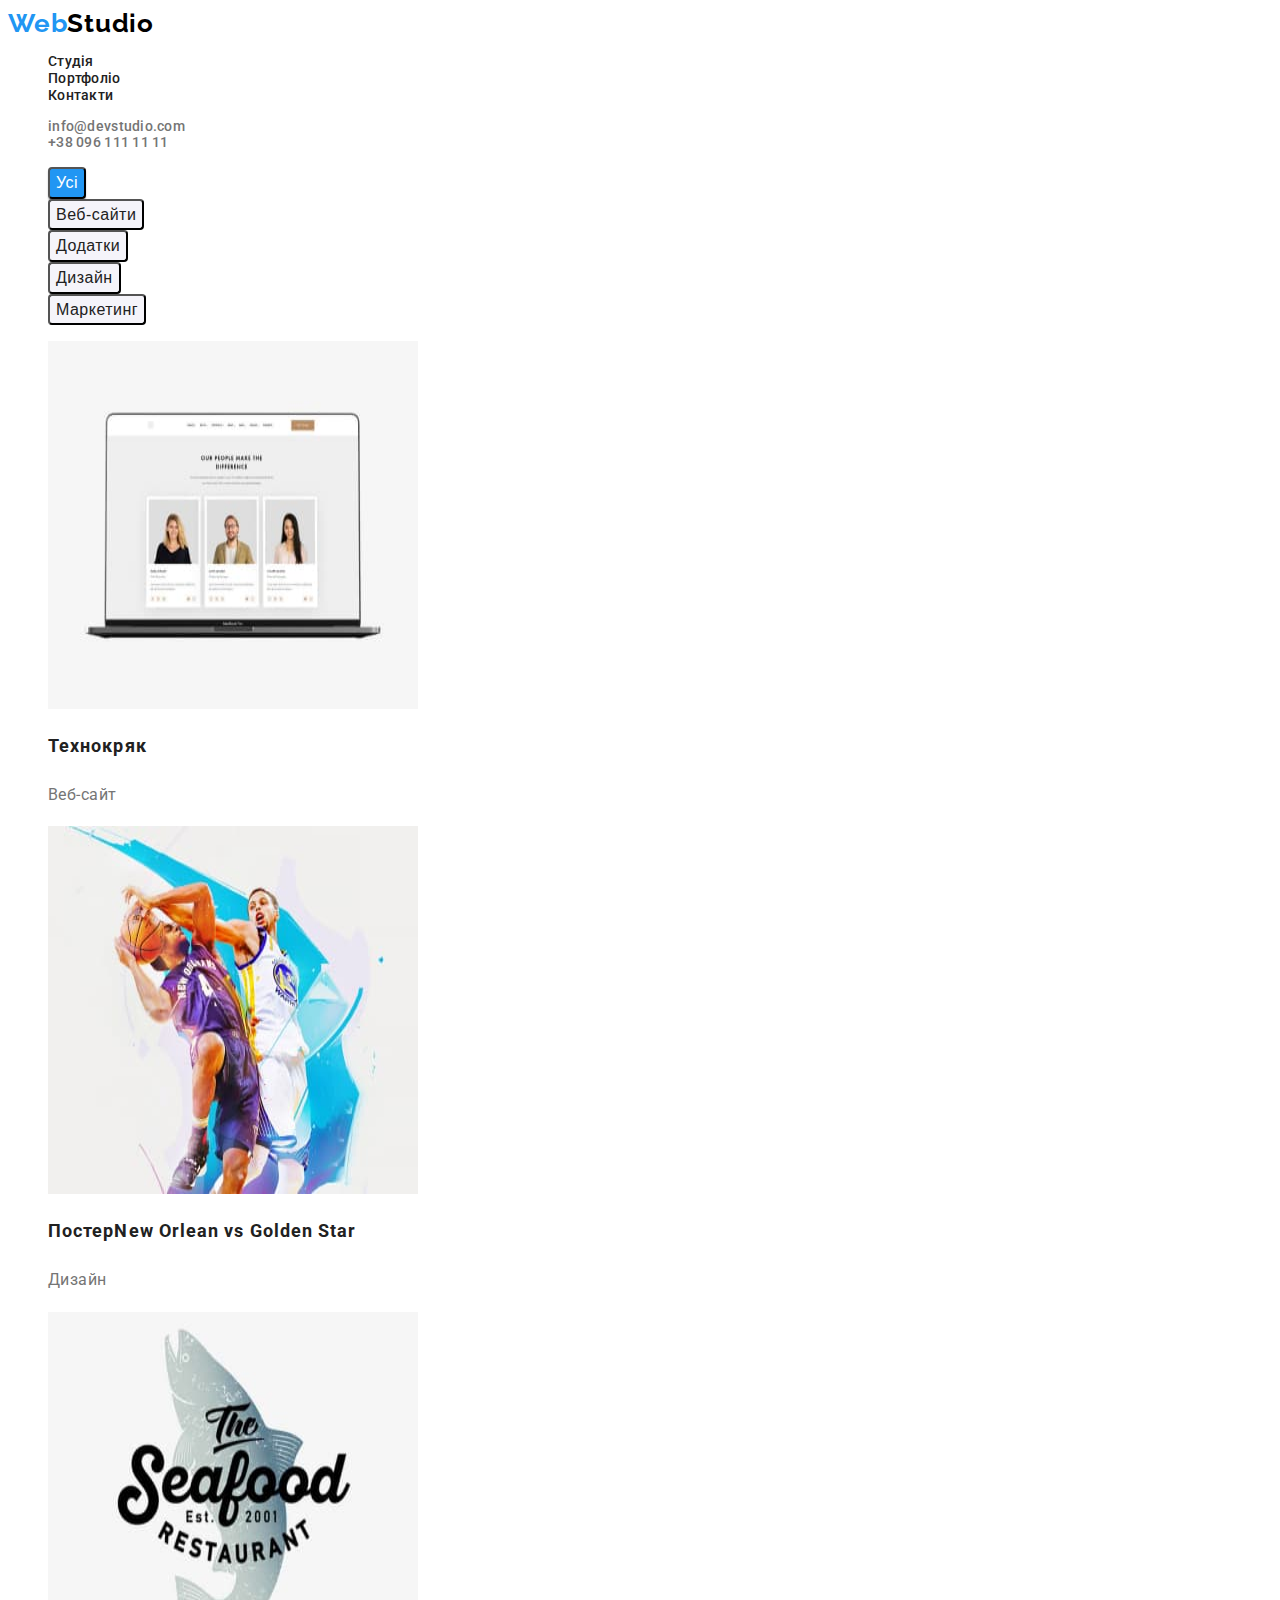
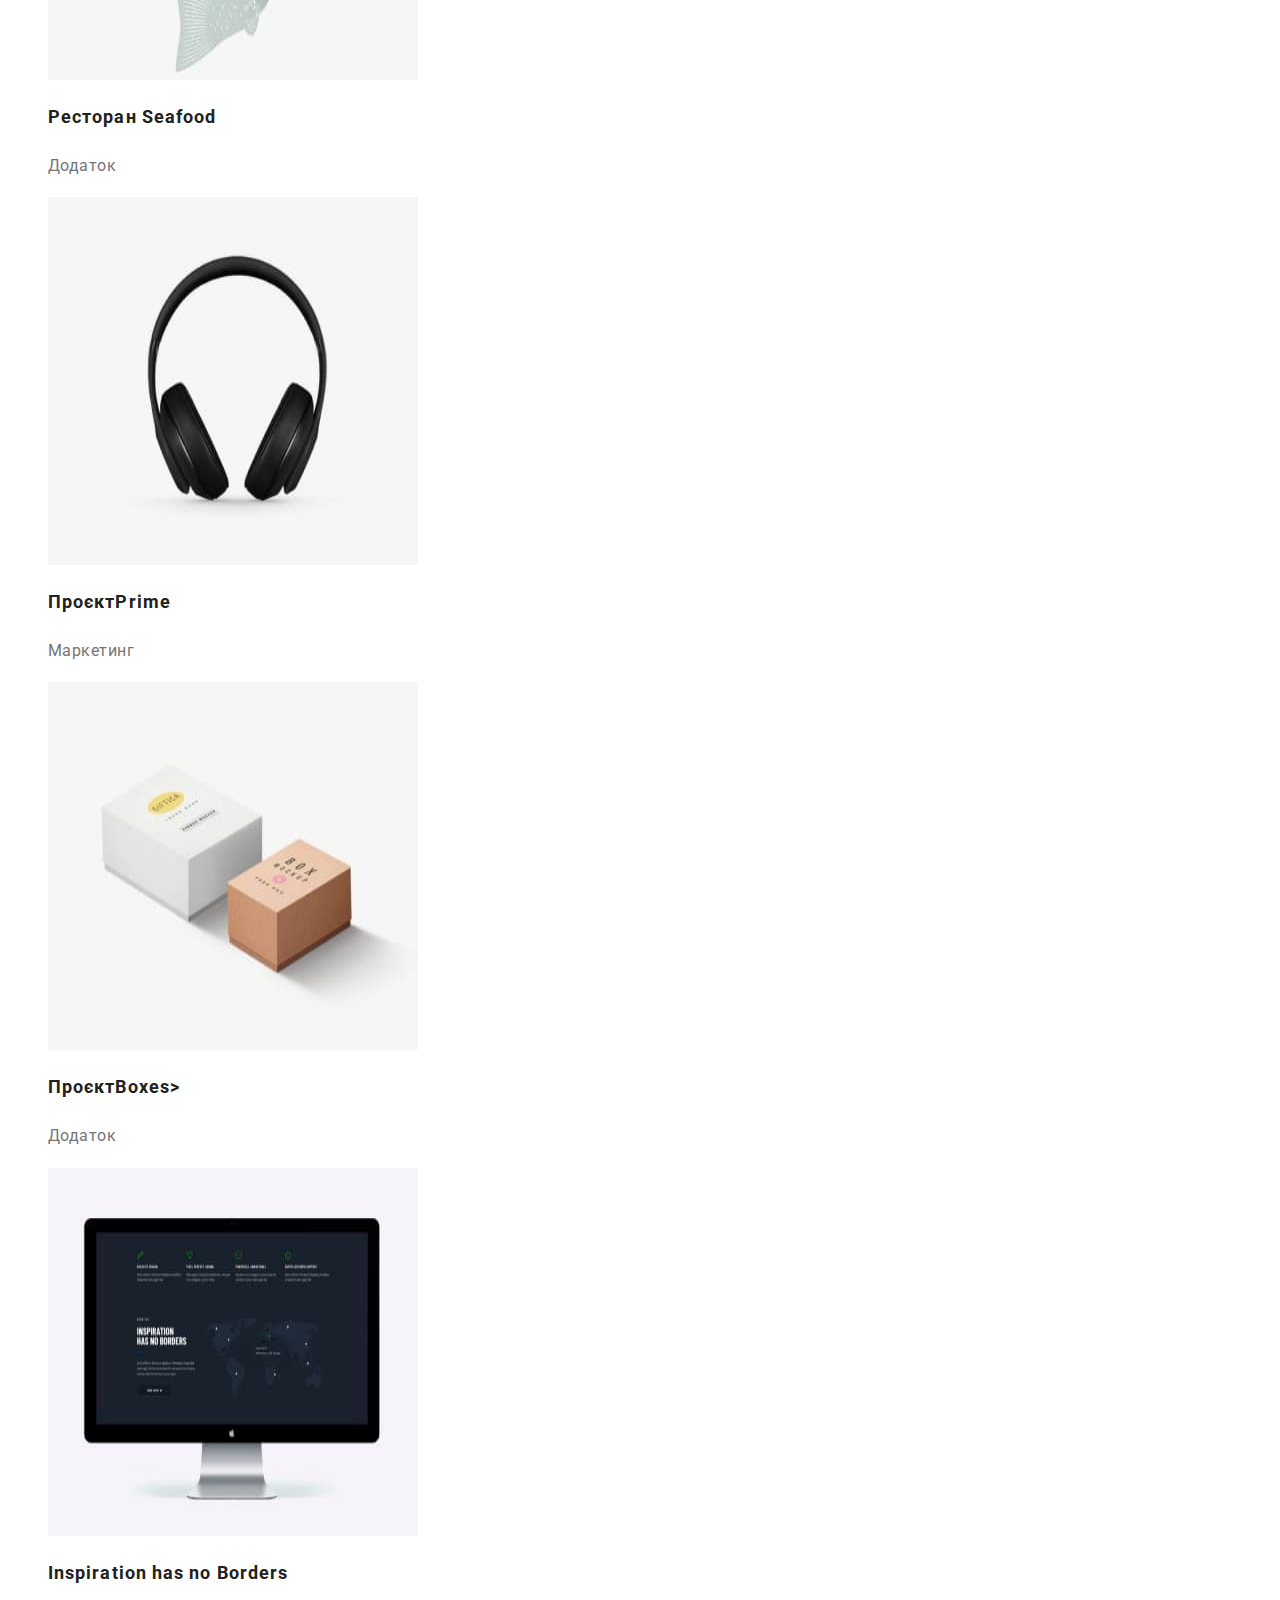
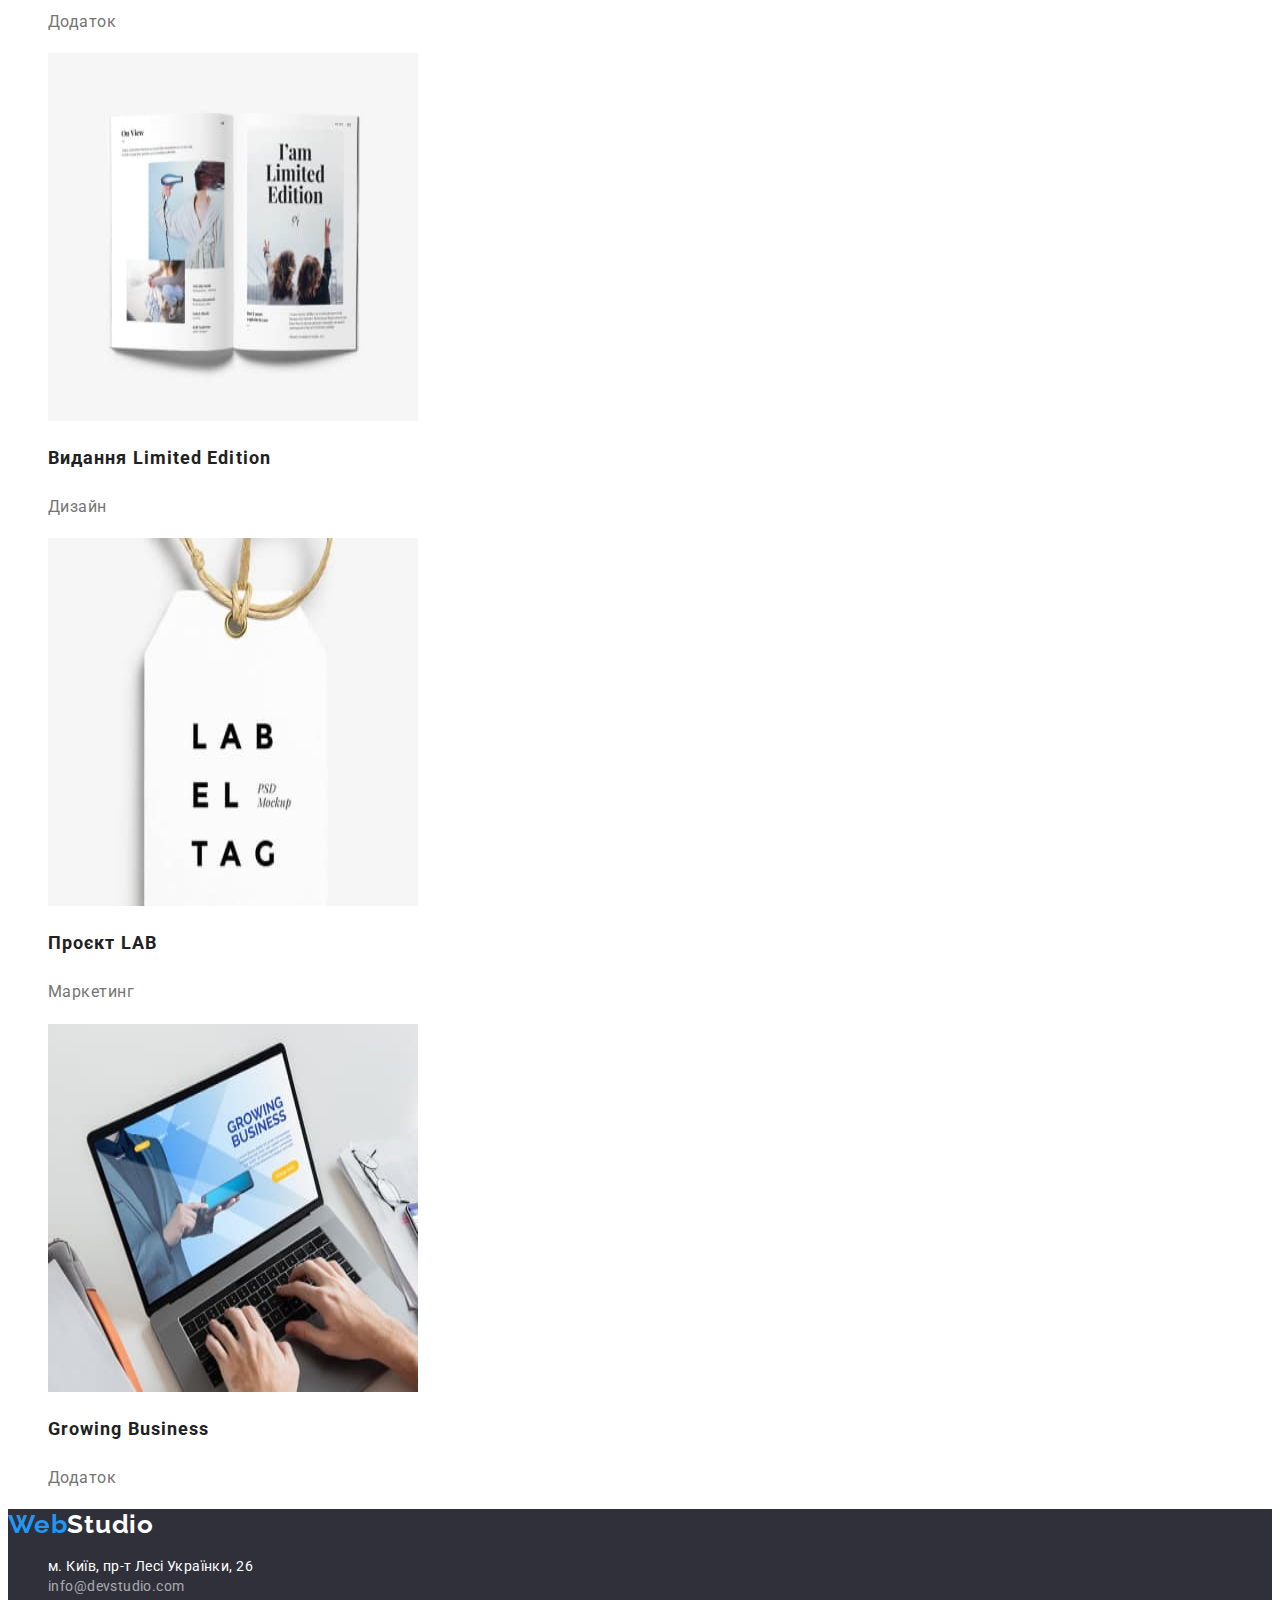
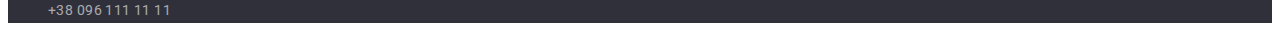
==== portfolio.html @ f8bad1d2 "Добавляет файл portfolio.html" ====
<!DOCTYPE html>
<html lang="uk">
  <head>
    <meta charset="UTF-8" />
    <meta http-equiv="X-UA-Compatible" content="IE=edge" />
    <meta name="viewport" content="width=device-width, initial-scale=1.0" />
    <title>Document</title>

    <!-- Шрифти -->
    <link rel="preconnect" href="https://fonts.googleapis.com" />
    <link rel="preconnect" href="https://fonts.gstatic.com" crossorigin />
    <link
      href="https://fonts.googleapis.com/css2?family=Raleway:wght@700&family=Roboto:wght@400;500;700;900&display=swap"
      rel="stylesheet"
    />

    <!-- Стилі -->
    <link rel="stylesheet" href="./css/styles.css" />
  </head>
  <body>
    <!-- Шапка сайта -->
    <header class="page-header">
      <nav class="header-nav">
        <!-- Логотип -->
        <a class="header-logo" href="./index.html">
          <span class="logo">Web</span>Studio</a
        >
        <!-- Навігація -->
        <ul class="header-list">
          <li class="header-item">
            <a class="header-link" href="./index.html">Студія</a>
          </li>
          <li class="header-item">
            <a class="header-link" href="./portfolio.html">Портфоліо</a>
          </li>
          <li class="header-item">
            <a class="header-link" href="#">Контакти</a>
          </li>
        </ul>
      </nav>

      <ul class="header-list">
        <li class="header-item">
          <a class="header-link contact" href="mailto:info@devstudio.com"
            >info@devstudio.com</a
          >
        </li>
        <li class="header-item">
          <a class="header-link contact" href="tel:+380961111111"
            >+38 096 111 11 11</a
          >
        </li>
      </ul>
    </header>

    <main>
      <!-- секція Портфоліо -->
      <section class="portfolio">
        <!-- Фільтри -->
        <ul class="portfolio-list">
          <li class="">
            <button class="button button-active" type="button">Усі</button>
          </li>
          <li class="">
            <button class="button" type="button">Веб-сайти</button>
          </li>
          <li class="">
            <button class="button" type="button">Додатки</button>
          </li>
          <li class=""><button class="button" type="button">Дизайн</button></li>
          <li class="">
            <button class="button" type="button">Маркетинг</button>
          </li>
        </ul>

        <h1 hidden>Портфоліо</h1>
        <ul class="portfolio-list">
          <li class="portfolio-list">
            <img
              src="./images/portfolio/img1.jpg"
              alt="приклад розробки веб-сайту"
              width="370"
              height="368"
            />
            <h2 class="portfolio-title">Технокряк</h2>
            <p class="portfolio-text">Веб-сайт</p>
          </li>
          <li>
            <img
              src="./images/portfolio/img2.jpg"
              alt="проєкт по дизайну"
              width="370"
              height="368"
            />
            <h2 class="portfolio-title">
              Постер<span lang="en">New Orlean vs Golden Star</span>
            </h2>
            <p class="portfolio-text">Дизайн</p>
          </li>
          <li>
            <img
              src="./images/portfolio/img3.jpg"
              alt="логотип ресторану"
              width="370"
              height="368"
            />
            <h2 class="portfolio-title">Ресторан Seafood</h2>
            <p class="portfolio-text">Додаток</p>
          </li>
          <li>
            <img
              src="./images/portfolio/img4.jpg"
              alt="проєкт з маркетингу"
              width="370"
              height="368"
            />
            <h2 class="portfolio-title">Проєкт<span lang="en">Prime</span></h2>
            <p class="portfolio-text">Маркетинг</p>
          </li>
          <li>
            <img
              src="./images/portfolio/img5.jpg"
              alt="приклад розробки додатку"
              width="370"
              height="368"
            />
            <h2 class="portfolio-title">Проєкт<span lang="en">Boxes></span></h2>
            <p class="portfolio-text">Додаток</p>
          </li>
          <li>
            <img
              src="./images/portfolio/img6.jpg"
              alt="приклад розробки веб-сайту"
              width="370"
              height="368"
            />
            <h2 class="portfolio-title" lang="en">
              Inspiration has no Borders
            </h2>
            <p class="portfolio-text">Додаток</p>
          </li>
          <li>
            <img
              src="./images/portfolio/img7.jpg"
              alt="проєкт по дизайну"
              width="370"
              height="368"
            />
            <h2 class="portfolio-title">
              Видання <span lang="en">Limited Edition</span>
            </h2>
            <p class="portfolio-text">Дизайн</p>
          </li>
          <li>
            <img
              src="./images/portfolio/img8.jpg"
              alt="проєкт з маркетингу "
              width="370"
              height="368"
            />
            <h2 class="portfolio-title">Проєкт <span lang="en">LAB</span></h2>
            <p class="portfolio-text">Маркетинг</p>
          </li>
          <li>
            <img
              src="./images/portfolio/img9.jpg"
              alt="приклад розробки додатку"
              width="370"
              height="368"
            />
            <h2 class="portfolio-title" lang="en">Growing Business</h2>
            <p class="portfolio-text">Додаток</p>
          </li>
        </ul>
      </section>
    </main>

    <!-- підвал -->
    <footer class="page-footer">
      <a class="footer-logo" href=""> <span class="logo">Web</span>Studio</a>
      <address class="footer-address">
        <ul class="footer-list">
          <li class="footer-item">
            <a
              class="footer-link address"
              href="http://google.com"
              target="_blank"
              rel="noopener noreferrer"
              >м. Київ, пр-т Лесі Українки, 26</a
            >
          </li>
          <li class="footer-item">
            <a class="footer-link" href="mailto:info@devstudio.com"
              >info@devstudio.com</a
            >
          </li>
          <li class="footer-item">
            <a class="footer-link" href="tel:+380961111111"
              >+38 096 111 11 11</a
            >
          </li>
        </ul>
      </address>
    </footer>
  </body>
</html>
---- css/styles.css ----
:root {
   /* шрифт */
   --main-font:Roboto, sans-serif;

   /* колір тексту */
   --primary-text-color: #212121;
   --secondary-text-color: #757575;
   --title-text-color: #FFFFFF;
   --accent: #2196F3
   --logo-color: #000000
 
/* колір фону */
   --accent-background-color: #2196F3;
}
  
body {
  color: var(--primary-text-color);
  font-family: var(--main-font);
  background-color: #FFFFFF;
}

/* reset */
a {
  text-decoration: none;
  color: currentColor;
}

ul {
  list-style: none;
}
 
.header-logo {
  font-family: Raleway, sans-serif;
  font-weight: 700;
  font-size: 26px;
  line-height: 1.2;
  letter-spacing: 0.03em;
  color: #000000;
  
} 

.logo {
  color: #2196F3;
}

/* навігація */

.header-list {
  font-weight: 500;
  font-size: 14px;
  line-height: 1.2;
  letter-spacing: 0.02em;
  color: #212121;
}

.header-link:hover,
.header-link:focus,
.footer-link:hover,
.footer-link:focus {
  color: #2196F3;
}

.contact {
  color: var(--secondary-text-color);
}

/* <!-- секція Герой --> */

.hero {
  background-color: #2F303A;
}

.hero-title {
  font-size: 44px;
  line-height: 1.4;
  text-align: center;
  letter-spacing: 0.06em;
  text-transform: uppercase;
  color: var(--title-text-color);
  font-weight: 900;
}

.hero-btn {
  cursor: pointer;
  font-weight: 700;
  font-size: 16px;
  line-height: 1.9;
  display: flex;
  align-items: center;
  text-align: center;
  letter-spacing: 0.06em;
  color: #FFFFFF;  

  box-shadow: 0px 4px 4px rgba(0, 0, 0, 0.15);
  border-radius: 4px;
  background: #2196F3;
  }

/* <!-- секція Особливості (переваги)--> */

.benefits-name {
  font-weight: 700;
  font-size: 14px;
  line-height: 1.2;
  letter-spacing: 0.03em;
  text-transform: uppercase;
}
  
.benefits-text {
  font-size: 14px;
  line-height: 1.7;
  letter-spacing: 0.03em;
  color: var(--secondary-text-color);
}

/* <!-- секція Чим займаємося --> */

.services-title {
  font-weight: 700;
  font-size: 36px;
  line-height: 1.2;
  text-align: center;
  letter-spacing: 0.03em;
  
}

/* <!-- секція Наша команда --> */

.team-title {
  font-weight: 700;
  font-size: 36px;
  line-height: 1.2;
  text-align: center;
  letter-spacing: 0.03em;
}

.team-name {
  font-weight: 500;
  font-size: 16px;
  line-height: 1.2;
  letter-spacing: 0.03em;
  text-align: center;
}

.team-text {
  line-height: 1.2;
  text-align: center;
  letter-spacing: 0.03em;
  color:var(--secondary-text-color);
  font-size: 16px;
}

.page-footer {
  background-color: #2F303A;
} 

.footer-logo {
  font-family: 'Raleway';
  font-weight: 700;
  font-size: 26px;
  line-height: 1.2;
  letter-spacing: 0.03em;
  color: #FFFFFF;
  font-style: normal;
}

.footer-link {
  font-size: 14px;
  line-height: 1.7;
  letter-spacing: 0.03em;
  color: rgba(255, 255, 255, 0.6);
  font-style: normal;
}

.footer-link.address {
  font-size: 14px;
  line-height: 1.2;
  letter-spacing: 0.03em;
  color: #FFFFFF;
  
}

/* --сторінка порфоліо */

.button {
  font-weight: 500;
  font-size: 16px;
  line-height: 1.6;
  text-align: center;
  letter-spacing: 0.03em;
  color: var(--primary-text-color);
  background-color:  #F5F4FA;
  border-radius: 4px;
  cursor: pointer;
}

.button-active {
  color: #FFFFFF;
  background-color:#2196F3;
  box-shadow: 0px 3px 1px rgba(0, 0, 0, 0.1), 0px 1px 2px rgba(0, 0, 0, 0.08), 0px 2px 2px rgba(0, 0, 0, 0.12);
}

.button:hover,
.button:focus {
  color: #FFFFFF;
  background-color: #2196F3;
}

.portfolio-title {
font-weight: 700;
font-size: 18px;
line-height: 2.0;
letter-spacing: 0.06em;
}

.portfolio-text {
font-size: 16px;
line-height: 1.9;
letter-spacing: 0.03em;
color: var(--secondary-text-color)
}
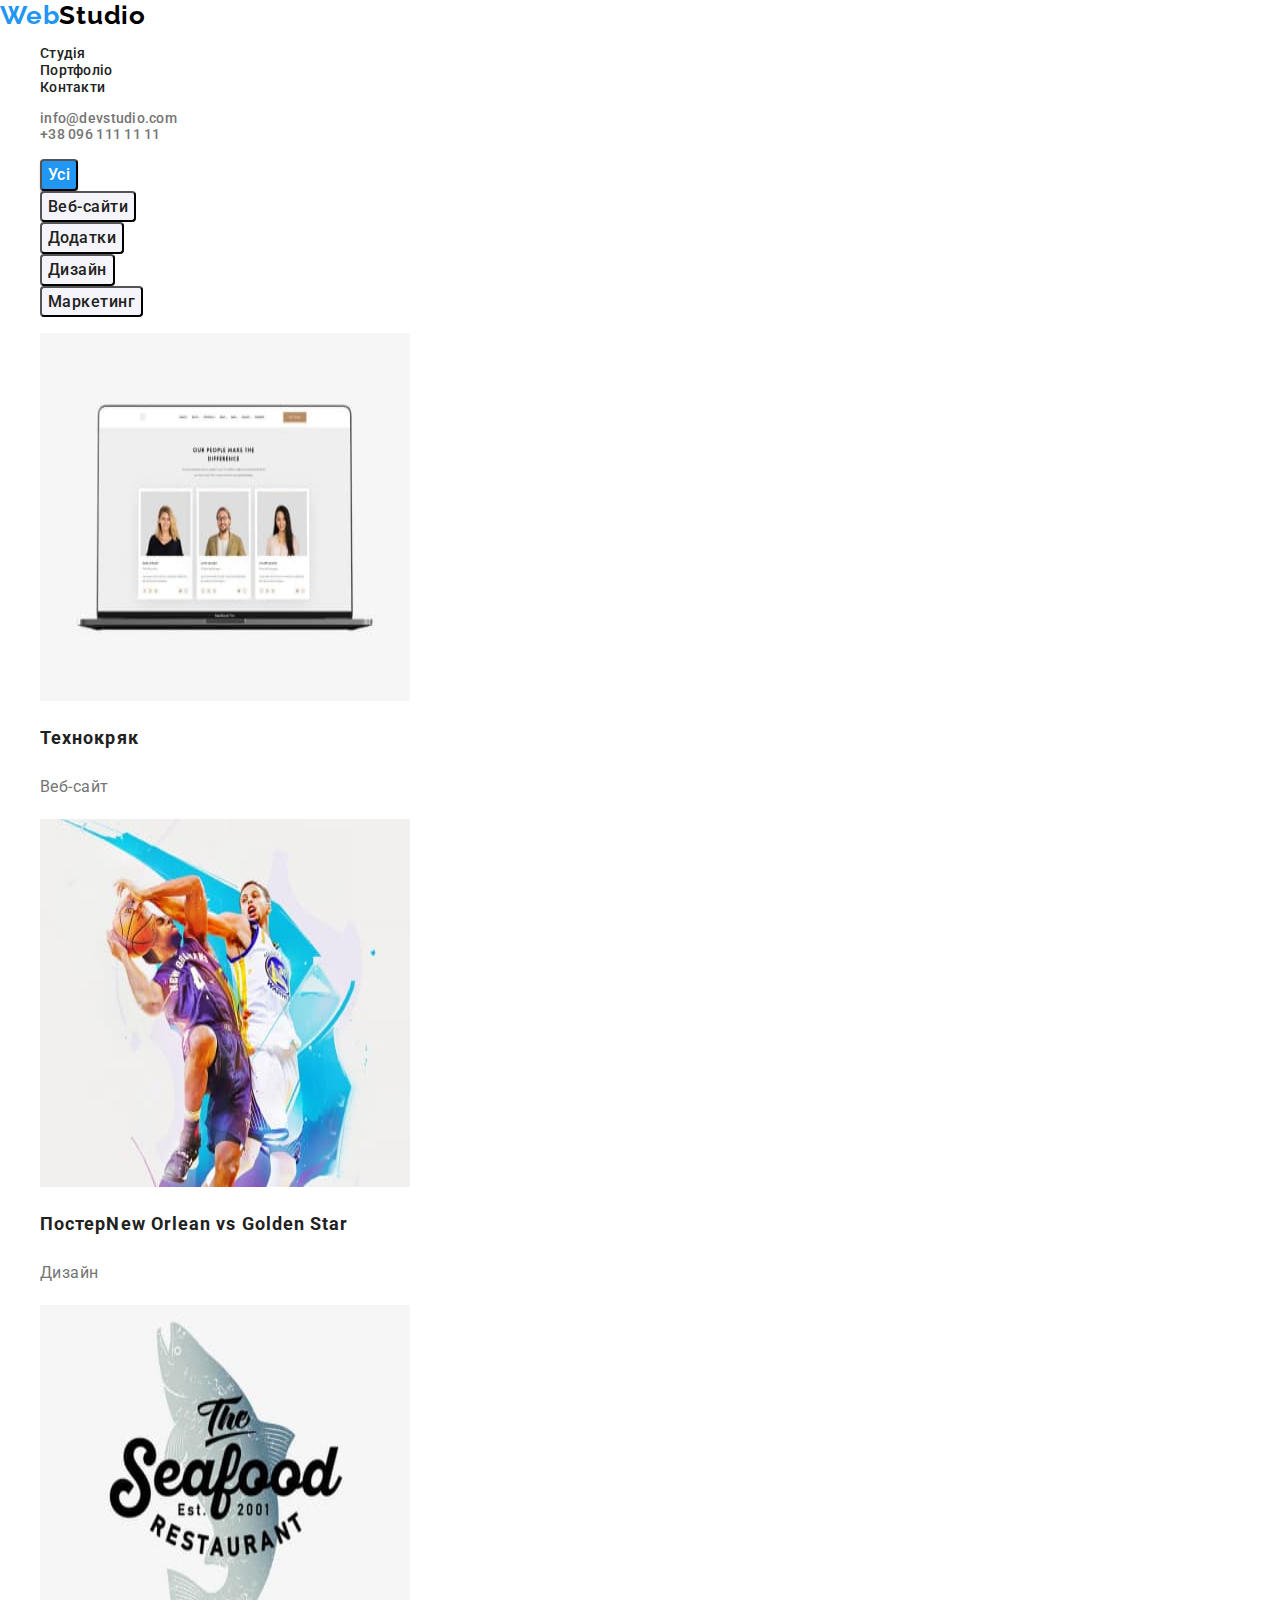
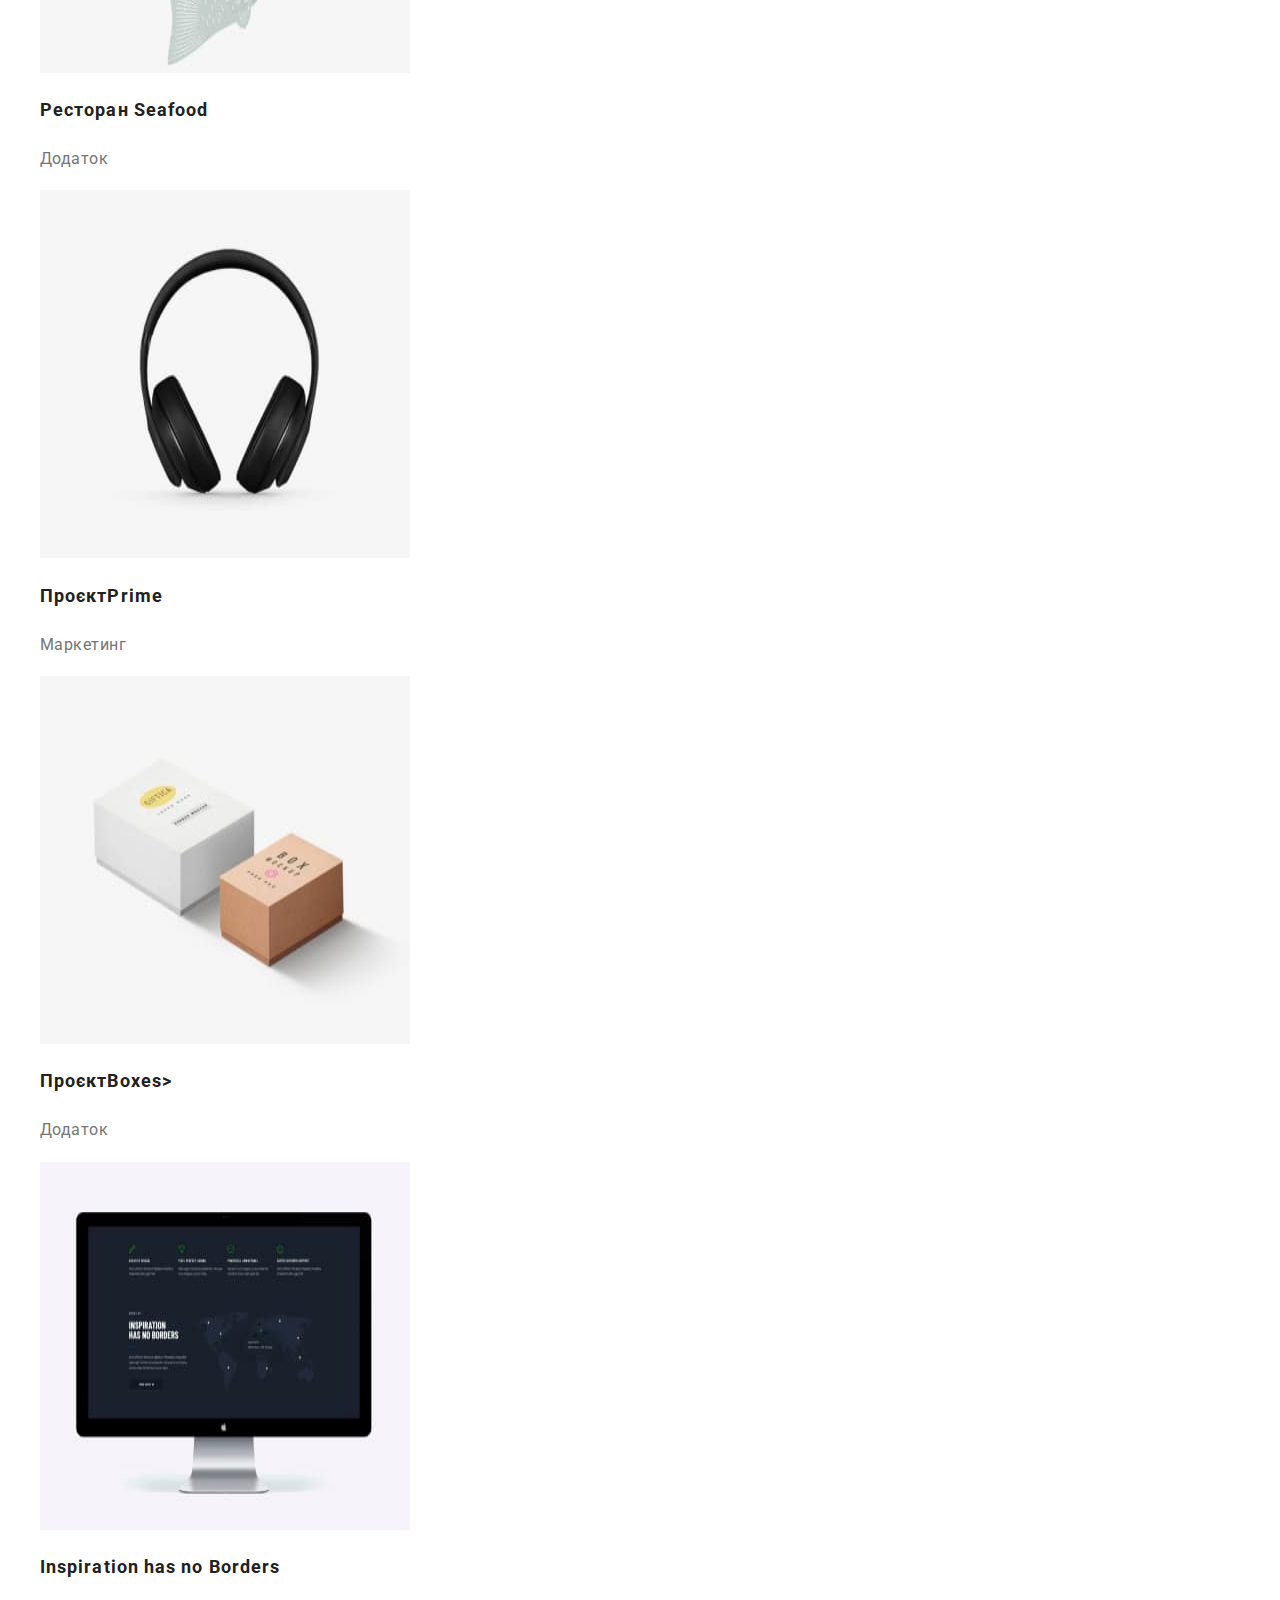
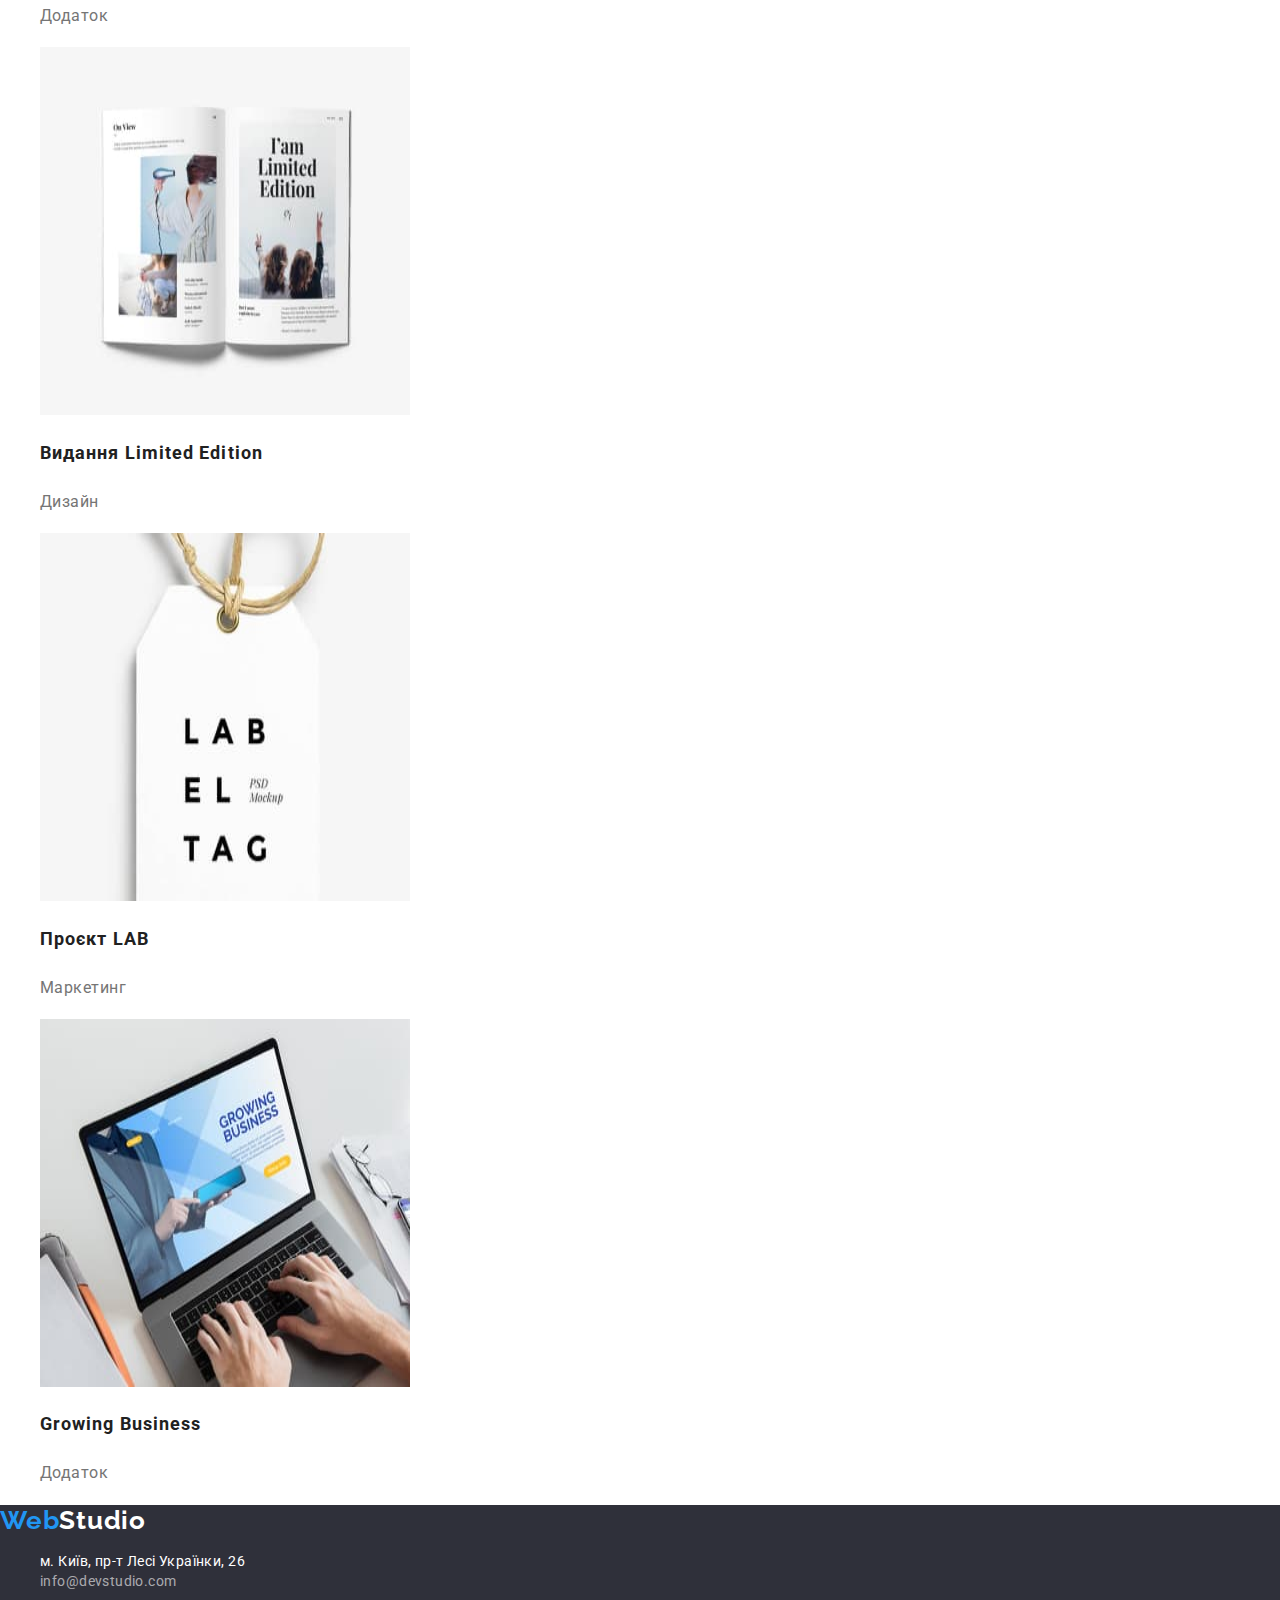
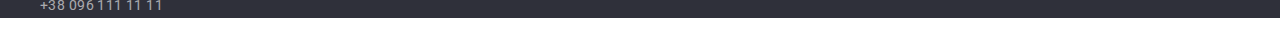
==== commit c3eaab4d: "Добавляет изменения в файл portfolio.html" ====
--- a/portfolio.html
+++ b/portfolio.html
@@ -14,193 +14,223 @@
       rel="stylesheet"
     />
 
+    <!-- Нормалізація -->
+    <link
+      rel="stylesheet"
+      href="https://cdn.jsdelivr.net/npm/modern-normalize@1.1.0/modern-normalize.min.css"
+    />
+
     <!-- Стилі -->
     <link rel="stylesheet" href="./css/styles.css" />
   </head>
   <body>
     <!-- Шапка сайта -->
-    <header class="page-header">
-      <nav class="header-nav">
-        <!-- Логотип -->
-        <a class="header-logo" href="./index.html">
-          <span class="logo">Web</span>Studio</a
-        >
-        <!-- Навігація -->
+    <header class="page-header section">
+      <div class="header-container container">
+        <nav class="header-nav">
+          <!-- Логотип -->
+          <a class="header-logo" href="./index.html">
+            <span class="logo">Web</span>Studio</a
+          >
+          <!-- Навігація -->
+          <ul class="header-list">
+            <li class="header-item">
+              <a class="header-link" href="./index.html">Студія</a>
+            </li>
+            <li class="header-item">
+              <a class="header-link" href="./portfolio.html">Портфоліо</a>
+            </li>
+            <li class="header-item">
+              <a class="header-link" href="#">Контакти</a>
+            </li>
+          </ul>
+        </nav>
+
         <ul class="header-list">
           <li class="header-item">
-            <a class="header-link" href="./index.html">Студія</a>
-          </li>
-          <li class="header-item">
-            <a class="header-link" href="./portfolio.html">Портфоліо</a>
-          </li>
-          <li class="header-item">
-            <a class="header-link" href="#">Контакти</a>
-          </li>
-        </ul>
-      </nav>
-
-      <ul class="header-list">
-        <li class="header-item">
-          <a class="header-link contact" href="mailto:info@devstudio.com"
-            >info@devstudio.com</a
-          >
-        </li>
-        <li class="header-item">
-          <a class="header-link contact" href="tel:+380961111111"
-            >+38 096 111 11 11</a
-          >
-        </li>
-      </ul>
-    </header>
-
-    <main>
-      <!-- секція Портфоліо -->
-      <section class="portfolio">
-        <!-- Фільтри -->
-        <ul class="portfolio-list">
-          <li class="">
-            <button class="button button-active" type="button">Усі</button>
-          </li>
-          <li class="">
-            <button class="button" type="button">Веб-сайти</button>
-          </li>
-          <li class="">
-            <button class="button" type="button">Додатки</button>
-          </li>
-          <li class=""><button class="button" type="button">Дизайн</button></li>
-          <li class="">
-            <button class="button" type="button">Маркетинг</button>
-          </li>
-        </ul>
-
-        <h1 hidden>Портфоліо</h1>
-        <ul class="portfolio-list">
-          <li class="portfolio-list">
-            <img
-              src="./images/portfolio/img1.jpg"
-              alt="приклад розробки веб-сайту"
-              width="370"
-              height="368"
-            />
-            <h2 class="portfolio-title">Технокряк</h2>
-            <p class="portfolio-text">Веб-сайт</p>
-          </li>
-          <li>
-            <img
-              src="./images/portfolio/img2.jpg"
-              alt="проєкт по дизайну"
-              width="370"
-              height="368"
-            />
-            <h2 class="portfolio-title">
-              Постер<span lang="en">New Orlean vs Golden Star</span>
-            </h2>
-            <p class="portfolio-text">Дизайн</p>
-          </li>
-          <li>
-            <img
-              src="./images/portfolio/img3.jpg"
-              alt="логотип ресторану"
-              width="370"
-              height="368"
-            />
-            <h2 class="portfolio-title">Ресторан Seafood</h2>
-            <p class="portfolio-text">Додаток</p>
-          </li>
-          <li>
-            <img
-              src="./images/portfolio/img4.jpg"
-              alt="проєкт з маркетингу"
-              width="370"
-              height="368"
-            />
-            <h2 class="portfolio-title">Проєкт<span lang="en">Prime</span></h2>
-            <p class="portfolio-text">Маркетинг</p>
-          </li>
-          <li>
-            <img
-              src="./images/portfolio/img5.jpg"
-              alt="приклад розробки додатку"
-              width="370"
-              height="368"
-            />
-            <h2 class="portfolio-title">Проєкт<span lang="en">Boxes></span></h2>
-            <p class="portfolio-text">Додаток</p>
-          </li>
-          <li>
-            <img
-              src="./images/portfolio/img6.jpg"
-              alt="приклад розробки веб-сайту"
-              width="370"
-              height="368"
-            />
-            <h2 class="portfolio-title" lang="en">
-              Inspiration has no Borders
-            </h2>
-            <p class="portfolio-text">Додаток</p>
-          </li>
-          <li>
-            <img
-              src="./images/portfolio/img7.jpg"
-              alt="проєкт по дизайну"
-              width="370"
-              height="368"
-            />
-            <h2 class="portfolio-title">
-              Видання <span lang="en">Limited Edition</span>
-            </h2>
-            <p class="portfolio-text">Дизайн</p>
-          </li>
-          <li>
-            <img
-              src="./images/portfolio/img8.jpg"
-              alt="проєкт з маркетингу "
-              width="370"
-              height="368"
-            />
-            <h2 class="portfolio-title">Проєкт <span lang="en">LAB</span></h2>
-            <p class="portfolio-text">Маркетинг</p>
-          </li>
-          <li>
-            <img
-              src="./images/portfolio/img9.jpg"
-              alt="приклад розробки додатку"
-              width="370"
-              height="368"
-            />
-            <h2 class="portfolio-title" lang="en">Growing Business</h2>
-            <p class="portfolio-text">Додаток</p>
-          </li>
-        </ul>
-      </section>
-    </main>
-
-    <!-- підвал -->
-    <footer class="page-footer">
-      <a class="footer-logo" href=""> <span class="logo">Web</span>Studio</a>
-      <address class="footer-address">
-        <ul class="footer-list">
-          <li class="footer-item">
-            <a
-              class="footer-link address"
-              href="http://google.com"
-              target="_blank"
-              rel="noopener noreferrer"
-              >м. Київ, пр-т Лесі Українки, 26</a
-            >
-          </li>
-          <li class="footer-item">
-            <a class="footer-link" href="mailto:info@devstudio.com"
+            <a class="header-link contact" href="mailto:info@devstudio.com"
               >info@devstudio.com</a
             >
           </li>
-          <li class="footer-item">
-            <a class="footer-link" href="tel:+380961111111"
+          <li class="header-item">
+            <a class="header-link contact" href="tel:+380961111111"
               >+38 096 111 11 11</a
             >
           </li>
         </ul>
-      </address>
+      </div>
+    </header>
+
+    <main>
+      <!-- секція Портфоліо -->
+      <section class="portfolio section">
+        <!-- Фільтри -->
+        <div class="container">
+          <ul class="portfolio-list portfolio-button">
+            <li>
+              <button class="button button-active" type="button">Усі</button>
+            </li>
+            <li>
+              <button class="button button-web" type="button">Веб-сайти</button>
+            </li>
+            <li>
+              <button class="button button-applications" type="button">
+                Додатки
+              </button>
+            </li>
+            <li>
+              <button class="button button-design" type="button">Дизайн</button>
+            </li>
+            <li>
+              <button class="button button-marketing" type="button">
+                Маркетинг
+              </button>
+            </li>
+          </ul>
+          <h1 hidden>Портфоліо</h1>
+          <ul class="portfolio-list portfolio-projects">
+            <li class="portfolio-item">
+              <img
+                class="portfolio-img"
+                src="./images/portfolio/img1.jpg"
+                alt="приклад розробки веб-сайту"
+                width="370"
+                height="368"
+              />
+              <h2 class="portfolio-title">Технокряк</h2>
+              <p class="portfolio-text">Веб-сайт</p>
+            </li>
+            <li class="portfolio-item">
+              <img
+                class="portfolio-img"
+                src="./images/portfolio/img2.jpg"
+                alt="проєкт по дизайну"
+                width="370"
+                height="368"
+              />
+              <h2 class="portfolio-title">
+                Постер<span lang="en">New Orlean vs Golden Star</span>
+              </h2>
+              <p class="portfolio-text">Дизайн</p>
+            </li>
+            <li class="portfolio-item">
+              <img
+                class="portfolio-img"
+                src="./images/portfolio/img3.jpg"
+                alt="логотип ресторану"
+                width="370"
+                height="368"
+              />
+              <h2 class="portfolio-title">Ресторан Seafood</h2>
+              <p class="portfolio-text">Додаток</p>
+            </li>
+            <li class="portfolio-item">
+              <img
+                class="portfolio-img"
+                src="./images/portfolio/img4.jpg"
+                alt="проєкт з маркетингу"
+                width="370"
+                height="368"
+              />
+              <h2 class="portfolio-title">
+                Проєкт<span lang="en">Prime</span>
+              </h2>
+              <p class="portfolio-text">Маркетинг</p>
+            </li>
+            <li class="portfolio-item">
+              <img
+                class="portfolio-img"
+                src="./images/portfolio/img5.jpg"
+                alt="приклад розробки додатку"
+                width="370"
+                height="368"
+              />
+              <h2 class="portfolio-title">
+                Проєкт<span lang="en">Boxes></span>
+              </h2>
+              <p class="portfolio-text">Додаток</p>
+            </li>
+            <li class="portfolio-item">
+              <img
+                class="portfolio-img"
+                src="./images/portfolio/img6.jpg"
+                alt="приклад розробки веб-сайту"
+                width="370"
+                height="368"
+              />
+              <h2 class="portfolio-title" lang="en">
+                Inspiration has no Borders
+              </h2>
+              <p class="portfolio-text">Додаток</p>
+            </li>
+            <li class="portfolio-item">
+              <img
+                class="portfolio-img"
+                src="./images/portfolio/img7.jpg"
+                alt="проєкт по дизайну"
+                width="370"
+                height="368"
+              />
+              <h2 class="portfolio-title">
+                Видання <span lang="en">Limited Edition</span>
+              </h2>
+              <p class="portfolio-text">Дизайн</p>
+            </li>
+            <li class="portfolio-item">
+              <img
+                class="portfolio-img"
+                src="./images/portfolio/img8.jpg"
+                alt="проєкт з маркетингу "
+                width="370"
+                height="368"
+              />
+              <h2 class="portfolio-title">Проєкт <span lang="en">LAB</span></h2>
+              <p class="portfolio-text">Маркетинг</p>
+            </li>
+            <li class="portfolio-item">
+              <img
+                class="portfolio-img"
+                src="./images/portfolio/img9.jpg"
+                alt="приклад розробки додатку"
+                width="370"
+                height="368"
+              />
+              <h2 class="portfolio-title" lang="en">Growing Business</h2>
+              <p class="portfolio-text">Додаток</p>
+            </li>
+          </ul>
+        </div>
+      </section>
+    </main>
+
+    <!-- підвал -->
+    <footer class="page-footer section">
+      <div class="container">
+        <a class="footer-logo" href=""><span class="logo">Web</span>Studio</a>
+        <address class="footer-address">
+          <ul class="footer-list">
+            <li class="footer-item">
+              <a
+                class="footer-link address"
+                href="http://google.com"
+                target="_blank"
+                rel="noopener noreferrer"
+                >м. Київ, пр-т Лесі Українки, 26</a
+              >
+            </li>
+            <li class="footer-item">
+              <a class="footer-link" href="mailto:info@devstudio.com"
+                >info@devstudio.com</a
+              >
+            </li>
+            <li class="footer-item">
+              <a class="footer-link" href="tel:+380961111111"
+                >+38 096 111 11 11</a
+              >
+            </li>
+          </ul>
+        </address>
+      </div>
     </footer>
   </body>
 </html>
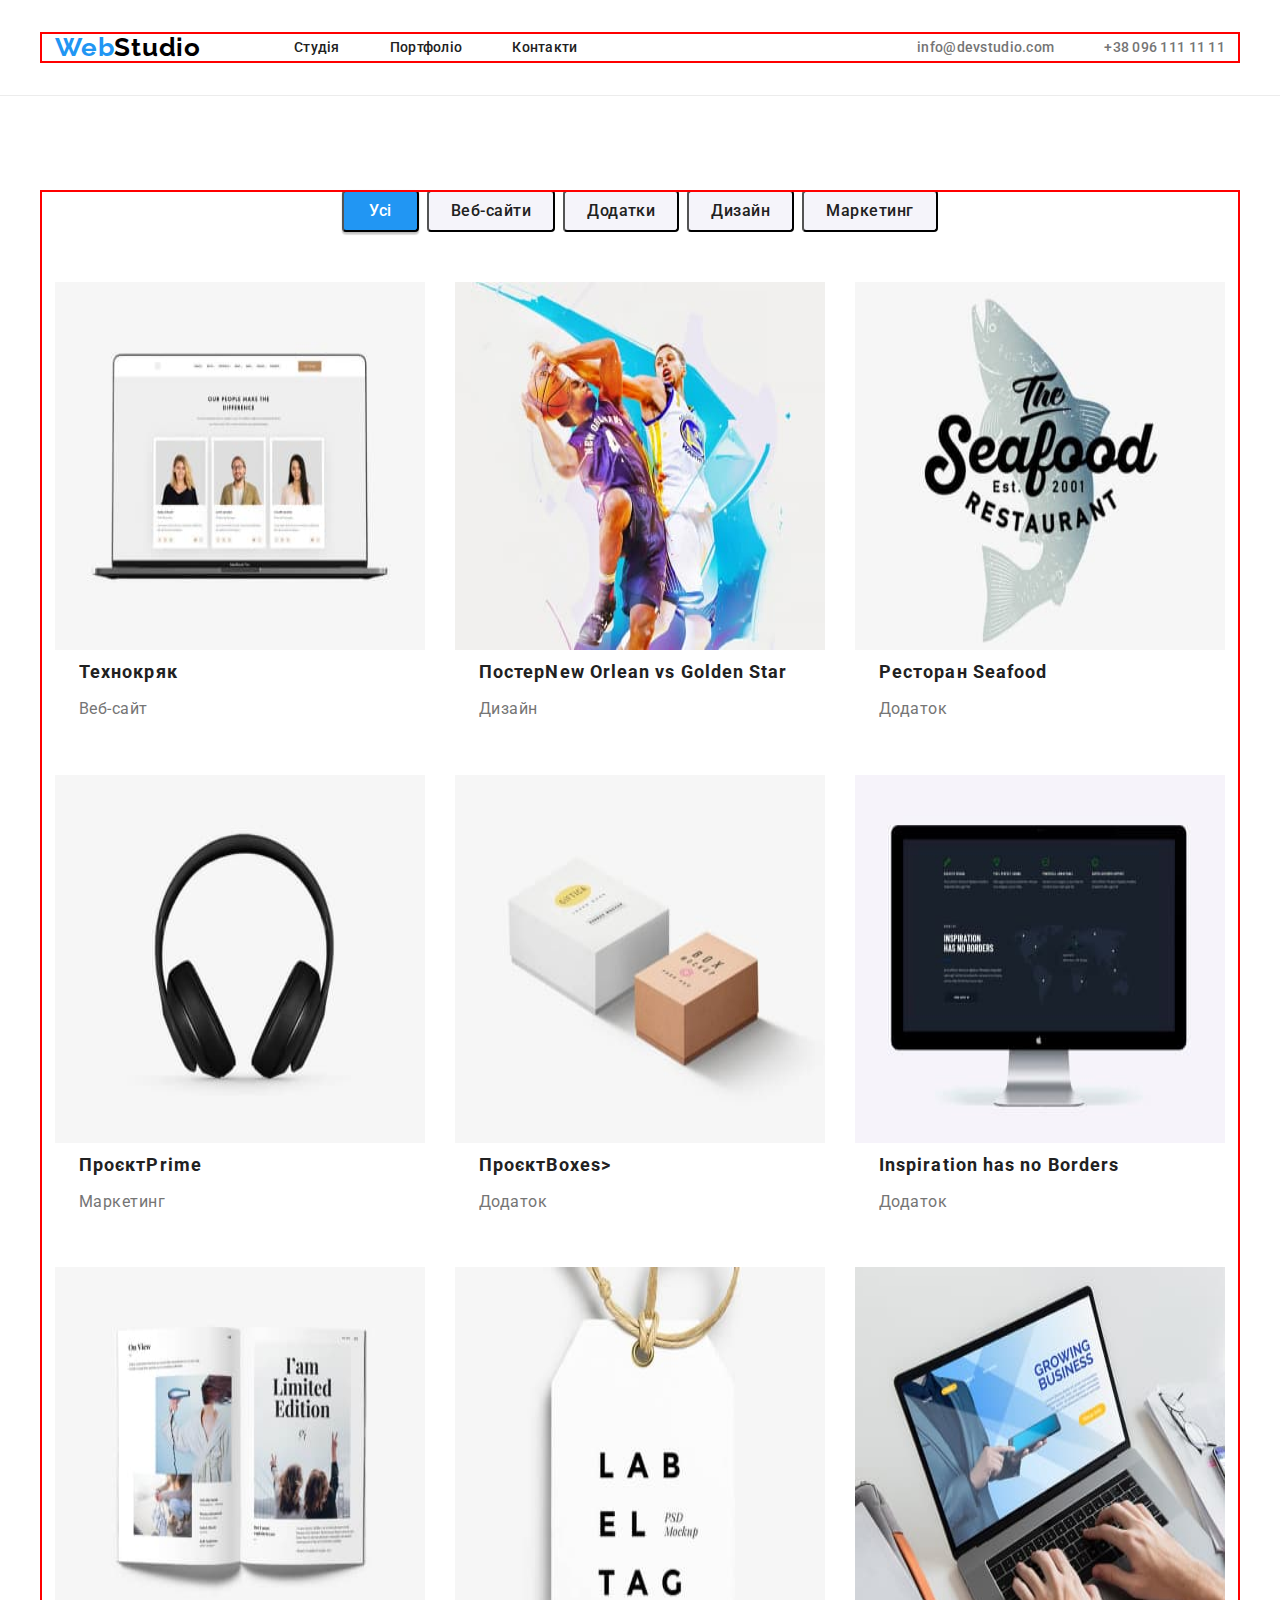
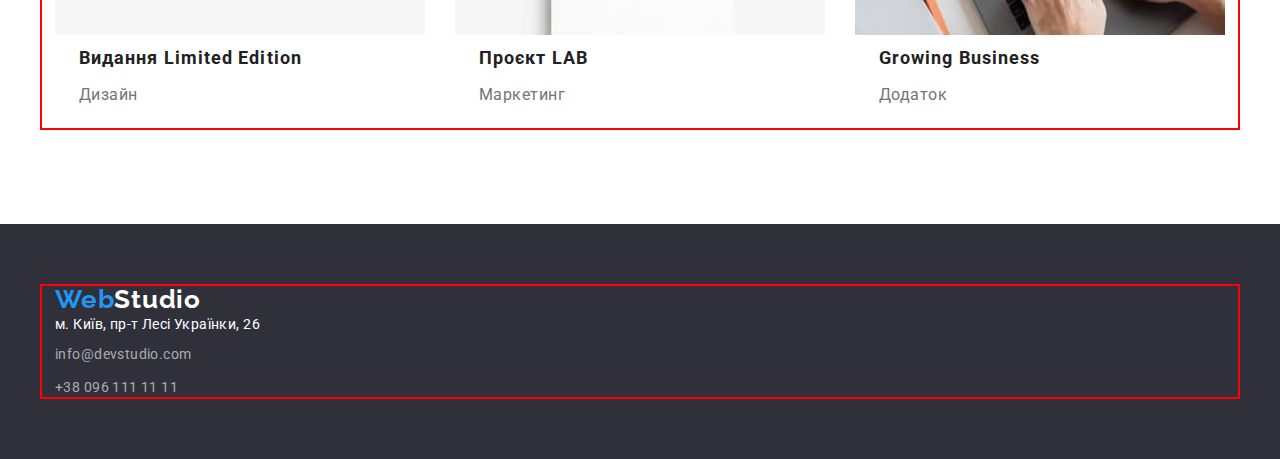
==== commit f4dd3ee9: "Добавляет изменения в файл portfolio.html" ====
--- a/portfolio.html
+++ b/portfolio.html
@@ -63,6 +63,7 @@
 
     <main>
       <!-- секція Портфоліо -->
+      <h1 hidden>Портфоліо</h1>
       <section class="portfolio section">
         <!-- Фільтри -->
         <div class="container">
@@ -87,7 +88,7 @@
               </button>
             </li>
           </ul>
-          <h1 hidden>Портфоліо</h1>
+         
           <ul class="portfolio-list portfolio-projects">
             <li class="portfolio-item">
               <img
@@ -97,8 +98,10 @@
                 width="370"
                 height="368"
               />
-              <h2 class="portfolio-title">Технокряк</h2>
-              <p class="portfolio-text">Веб-сайт</p>
+              <div class="portfolio-info">
+                <h2 class="portfolio-title">Технокряк</h2>
+                <p class="portfolio-text">Веб-сайт</p>
+              </div>
             </li>
             <li class="portfolio-item">
               <img
@@ -108,10 +111,11 @@
                 width="370"
                 height="368"
               />
-              <h2 class="portfolio-title">
-                Постер<span lang="en">New Orlean vs Golden Star</span>
-              </h2>
-              <p class="portfolio-text">Дизайн</p>
+              <div class="portfolio-info">
+                <h2 class="portfolio-title">
+                  Постер<span lang="en">New Orlean vs Golden Star</span></h2>
+                <p class="portfolio-text">Дизайн</p>
+              </div>
             </li>
             <li class="portfolio-item">
               <img
@@ -121,8 +125,10 @@
                 width="370"
                 height="368"
               />
-              <h2 class="portfolio-title">Ресторан Seafood</h2>
-              <p class="portfolio-text">Додаток</p>
+              <div class="portfolio-info">
+                <h2 class="portfolio-title">Ресторан Seafood</h2>
+                <p class="portfolio-text">Додаток</p>
+              </div>
             </li>
             <li class="portfolio-item">
               <img
@@ -132,10 +138,11 @@
                 width="370"
                 height="368"
               />
-              <h2 class="portfolio-title">
-                Проєкт<span lang="en">Prime</span>
-              </h2>
-              <p class="portfolio-text">Маркетинг</p>
+              <div class="portfolio-info">
+                <h2 class="portfolio-title">
+                  Проєкт<span lang="en">Prime</span></h2>
+                <p class="portfolio-text">Маркетинг</p>
+              </div>
             </li>
             <li class="portfolio-item">
               <img
@@ -145,10 +152,11 @@
                 width="370"
                 height="368"
               />
-              <h2 class="portfolio-title">
-                Проєкт<span lang="en">Boxes></span>
-              </h2>
-              <p class="portfolio-text">Додаток</p>
+              <div class="portfolio-info">
+                <h2 class="portfolio-title">
+                  Проєкт<span lang="en">Boxes></span></h2>
+                <p class="portfolio-text">Додаток</p>
+              </div>
             </li>
             <li class="portfolio-item">
               <img
@@ -158,10 +166,11 @@
                 width="370"
                 height="368"
               />
-              <h2 class="portfolio-title" lang="en">
-                Inspiration has no Borders
-              </h2>
-              <p class="portfolio-text">Додаток</p>
+              <div class="portfolio-info">
+                <h2 class="portfolio-title" lang="en">
+                  Inspiration has no Borders</h2>
+                <p class="portfolio-text">Додаток</p>
+              </div>
             </li>
             <li class="portfolio-item">
               <img
@@ -171,10 +180,12 @@
                 width="370"
                 height="368"
               />
-              <h2 class="portfolio-title">
-                Видання <span lang="en">Limited Edition</span>
-              </h2>
-              <p class="portfolio-text">Дизайн</p>
+              <div class="portfolio-info">
+                <h2 class="portfolio-title">
+                  Видання <span lang="en">Limited Edition</span>
+                </h2>
+                <p class="portfolio-text">Дизайн</p>
+              </div>
             </li>
             <li class="portfolio-item">
               <img
@@ -184,8 +195,10 @@
                 width="370"
                 height="368"
               />
-              <h2 class="portfolio-title">Проєкт <span lang="en">LAB</span></h2>
-              <p class="portfolio-text">Маркетинг</p>
+              <div class="portfolio-info">
+                <h2 class="portfolio-title">Проєкт <span lang="en">LAB</span></h2>
+                <p class="portfolio-text">Маркетинг</p>
+              </div>
             </li>
             <li class="portfolio-item">
               <img
@@ -195,8 +208,10 @@
                 width="370"
                 height="368"
               />
-              <h2 class="portfolio-title" lang="en">Growing Business</h2>
-              <p class="portfolio-text">Додаток</p>
+              <div class="portfolio-info">
+                <h2 class="portfolio-title" lang="en">Growing Business</h2>
+                <p class="portfolio-text">Додаток</p>
+              </div>
             </li>
           </ul>
         </div>
--- a/css/styles.css
+++ b/css/styles.css
@@ -12,8 +12,15 @@
  
 /* колір фону */
    --accent-background-color: #2196F3;
-}
-  
+
+/* інші */
+
+   --indent: 30px;
+   --items: 3;
+}
+
+
+
 body {
   color: var(--primary-text-color);
   font-family: var(--main-font);
@@ -21,15 +28,69 @@
 }
 
 /* reset */
+
+h1, h2, h3, p {
+  margin: 0;  
+}
+
 a {
   text-decoration: none;
   color: currentColor;
-}
+  }
 
 ul {
   list-style: none;
+  padding: 0;
+  margin: 0;
+}
+
+.img {
+display: block;
 }
  
+.container {
+  width: 1200px;
+  margin-right: auto;
+  margin-left: auto;
+  padding-right: 15px;
+  padding-left: 15px;
+
+  outline: 2px solid red;
+  outline-offset: -2px;
+} 
+
+ .section {
+  padding-top: 94px;
+  padding-bottom: 94px;
+}
+/* card set - набір карток */
+
+.card-set {
+  display: flex;
+  flex-wrap: wrap;
+  gap: var(--indent);
+} 
+
+ .card-set-item {
+  flex-basis: calc((100% - var(--indent) * (var(--items) - 1)) / var(--items));
+}
+
+ /* секція хедер */
+ 
+ .header-container {
+  display: flex;
+  align-items: center;
+}  
+
+  .page-header {
+    border-bottom: 1px solid #ECECEC;
+    display: flex;
+    padding-top: 32px;
+    padding-bottom: 32px; 
+}
+
+/* секція логотип */
+
 .header-logo {
   font-family: Raleway, sans-serif;
   font-weight: 700;
@@ -37,7 +98,7 @@
   line-height: 1.2;
   letter-spacing: 0.03em;
   color: #000000;
-  
+  margin-right: 93px;
 } 
 
 .logo {
@@ -45,6 +106,12 @@
 }
 
 /* навігація */
+
+.header-nav {
+  display: flex;
+  align-items: center;
+  margin-right: auto;
+}
 
 .header-list {
   font-weight: 500;
@@ -52,6 +119,8 @@
   line-height: 1.2;
   letter-spacing: 0.02em;
   color: #212121;
+  display: flex;
+  gap: 50px;
 }
 
 .header-link:hover,
@@ -63,12 +132,15 @@
 
 .contact {
   color: var(--secondary-text-color);
-}
-
-/* <!-- секція Герой --> */
+ }
+
+ 
+/* секція Герой */
 
 .hero {
   background-color: #2F303A;
+  padding-top: 200px;
+  padding-bottom: 200px;
 }
 
 .hero-title {
@@ -79,6 +151,10 @@
   text-transform: uppercase;
   color: var(--title-text-color);
   font-weight: 900;
+  max-width: 696px;
+  margin: 0 auto; 
+  margin-bottom: 30px;
+  text-align: center;
 }
 
 .hero-btn {
@@ -90,14 +166,35 @@
   align-items: center;
   text-align: center;
   letter-spacing: 0.06em;
-  color: #FFFFFF;  
-
+  color: #FFFFFF; 
+  
   box-shadow: 0px 4px 4px rgba(0, 0, 0, 0.15);
   border-radius: 4px;
   background: #2196F3;
-  }
-
-/* <!-- секція Особливості (переваги)--> */
+  min-width: 216px;
+  min-height: 50px;
+  padding: 10px 32px;
+  margin: 0 auto;
+ }
+
+/* секція Особливості (переваги)*/
+
+.benefits {
+  padding-bottom: 0;
+}
+
+.benefits-list {
+  display: flex;
+}
+
+.benefits-item {
+  max-width: 270px;
+  margin-right: 30px;
+}
+
+.benefits-item:last-child {
+  margin-right: 0;
+}
 
 .benefits-name {
   font-weight: 700;
@@ -105,6 +202,7 @@
   line-height: 1.2;
   letter-spacing: 0.03em;
   text-transform: uppercase;
+  margin-bottom: 10px;
 }
   
 .benefits-text {
@@ -114,7 +212,7 @@
   color: var(--secondary-text-color);
 }
 
-/* <!-- секція Чим займаємося --> */
+/* секція Чим займаємося */
 
 .services-title {
   font-weight: 700;
@@ -122,10 +220,19 @@
   line-height: 1.2;
   text-align: center;
   letter-spacing: 0.03em;
-  
-}
-
-/* <!-- секція Наша команда --> */
+  min-width: 366px;
+  margin-bottom: 50px;
+}
+
+/*- секція Наша команда */
+
+.team {
+  background-color: #F5F4FA;
+}
+
+.team-list {
+  --items: 4;
+}
 
 .team-title {
   font-weight: 700;
@@ -133,6 +240,10 @@
   line-height: 1.2;
   text-align: center;
   letter-spacing: 0.03em;
+ }
+
+ .team-img {
+  margin-bottom: 30px;
 }
 
 .team-name {
@@ -141,6 +252,7 @@
   line-height: 1.2;
   letter-spacing: 0.03em;
   text-align: center;
+  margin-bottom: 10px;
 }
 
 .team-text {
@@ -149,10 +261,15 @@
   letter-spacing: 0.03em;
   color:var(--secondary-text-color);
   font-size: 16px;
-}
+  padding-bottom: 30px;
+}
+
+/* секція підвал */
 
 .page-footer {
   background-color: #2F303A;
+  padding-top: 60px;
+  padding-bottom: 60px;
 } 
 
 .footer-logo {
@@ -163,6 +280,7 @@
   letter-spacing: 0.03em;
   color: #FFFFFF;
   font-style: normal;
+  margin-bottom: 20px;
 }
 
 .footer-link {
@@ -178,10 +296,27 @@
   line-height: 1.2;
   letter-spacing: 0.03em;
   color: #FFFFFF;
+  margin-bottom: 20px;
   
 }
 
+.footer-item {
+  margin-bottom: 09px;
+}
+
+.footer-item:last-child {
+  margin-bottom: 0;
+}
+
 /* --сторінка порфоліо */
+
+.portfolio-button {
+  display: flex;
+  justify-content: center;
+  gap: 08px;
+  margin-bottom: 50px;
+
+}
 
 .button {
   font-weight: 500;
@@ -193,12 +328,32 @@
   background-color:  #F5F4FA;
   border-radius: 4px;
   cursor: pointer;
+  padding: 06px 22px;
+  min-height: 38px;
 }
 
 .button-active {
   color: #FFFFFF;
   background-color:#2196F3;
   box-shadow: 0px 3px 1px rgba(0, 0, 0, 0.1), 0px 1px 2px rgba(0, 0, 0, 0.08), 0px 2px 2px rgba(0, 0, 0, 0.12);
+  padding: 06px 25px;
+  min-width: 73px;
+}
+
+.button-web {
+  min-width: 125px;
+}
+
+.button-applications {
+  min-width: 112px;
+}
+
+.button-design {
+  min-width: 103px;
+}
+
+.button-marketing {
+  min-width: 130px;
 }
 
 .button:hover,
@@ -207,26 +362,42 @@
   background-color: #2196F3;
 }
 
+.portfolio-projects {
+  display: flex;
+  flex-wrap: wrap;
+  gap: 30px;
+
+}
+
+/* .portfolio-item {
+   border: 1px solid  #EEEEEE ; 
+} */
+
 .portfolio-title {
-font-weight: 700;
-font-size: 18px;
-line-height: 2.0;
-letter-spacing: 0.06em;
+  font-weight: 700;
+  font-size: 18px;
+  line-height: 2.0;
+  letter-spacing: 0.06em;
+  margin: 0px 24px 04px;
 }
 
 .portfolio-text {
-font-size: 16px;
-line-height: 1.9;
-letter-spacing: 0.03em;
-color: var(--secondary-text-color)
-}
-
-
-
-
-
-
-
-
-
-
+  font-size: 16px;
+  line-height: 1.9;
+  letter-spacing: 0.03em;
+  color: var(--secondary-text-color);
+  margin: 0px 24px;
+  padding-bottom: 20px;
+
+
+}
+
+
+
+
+
+
+
+
+
+
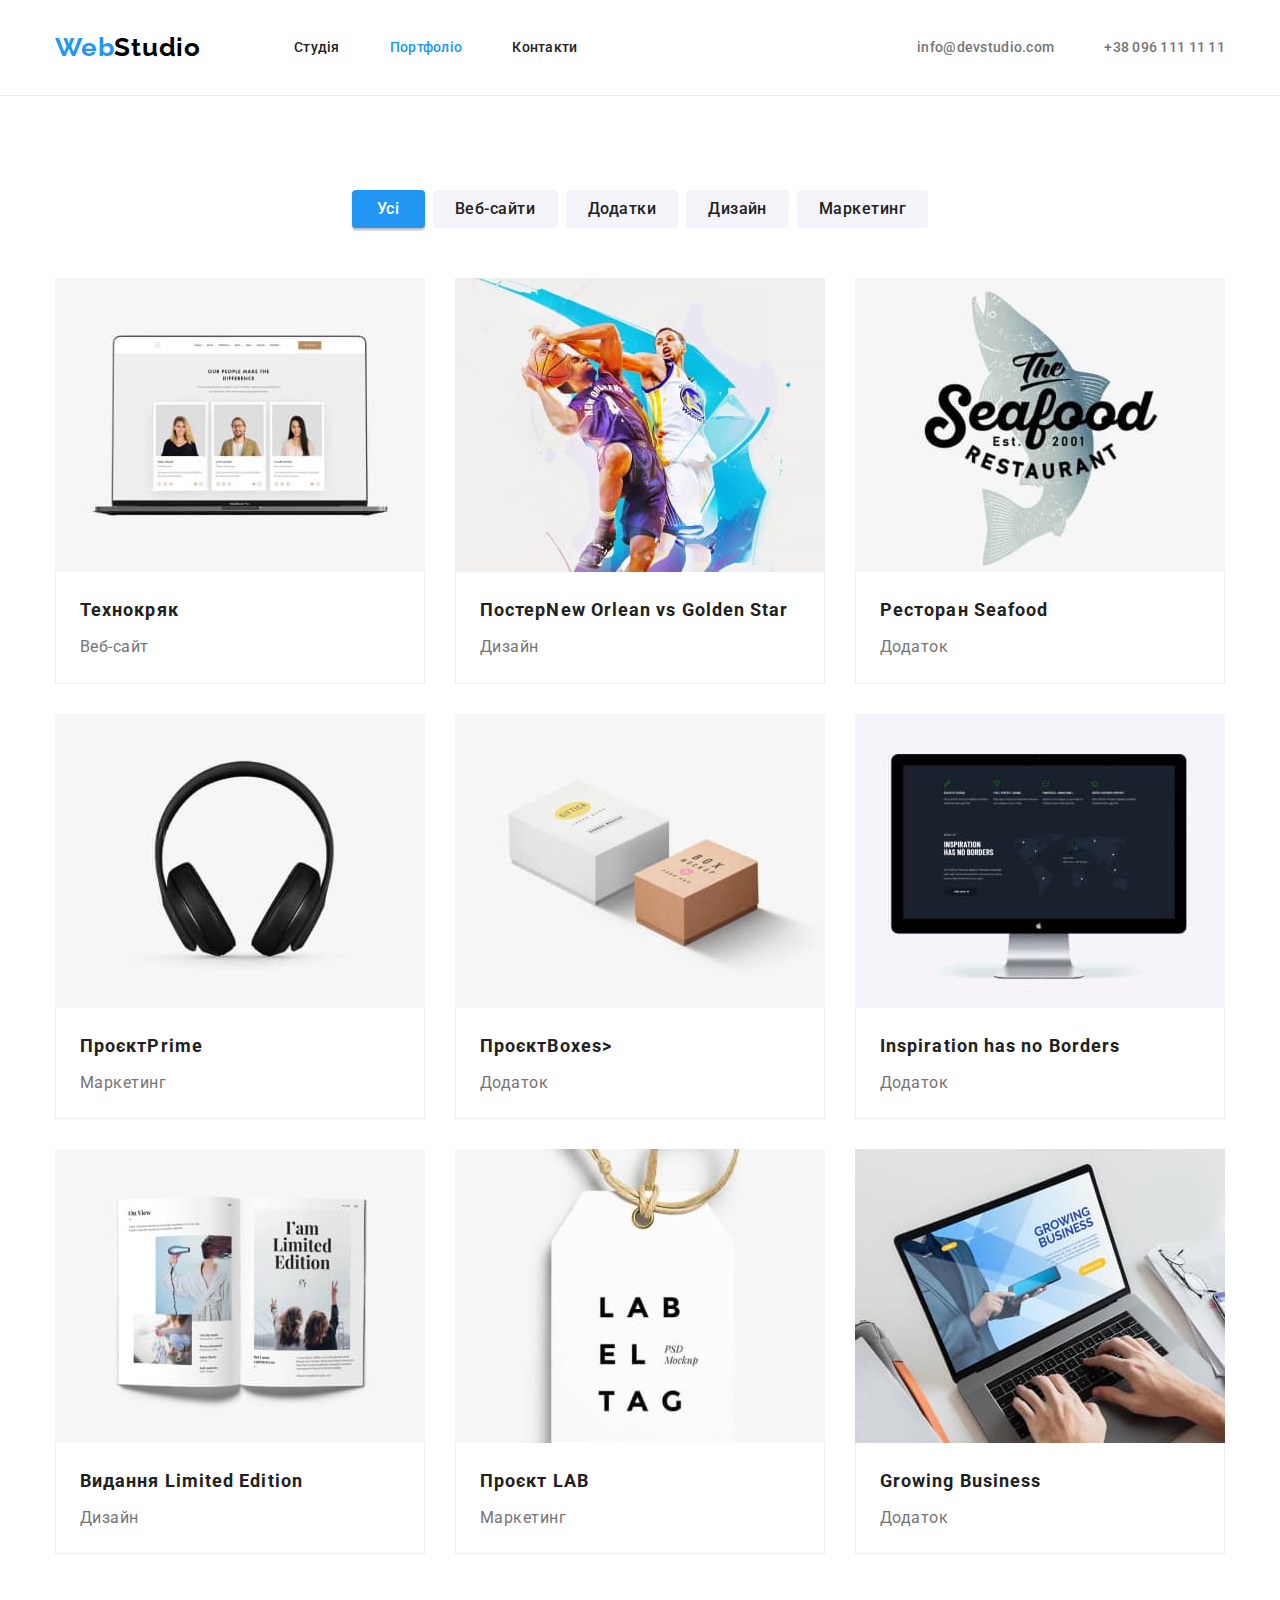
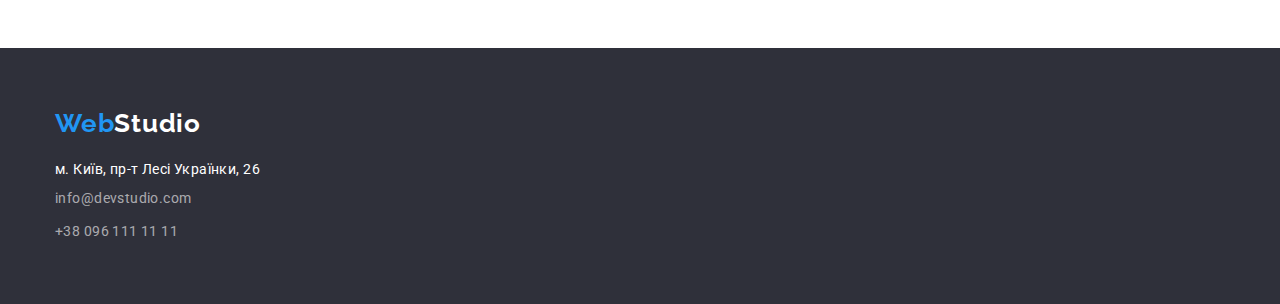
==== commit 5f6f6291: "Добавляет класс для навигации" ====
--- a/portfolio.html
+++ b/portfolio.html
@@ -38,7 +38,7 @@
               <a class="header-link" href="./index.html">Студія</a>
             </li>
             <li class="header-item">
-              <a class="header-link" href="./portfolio.html">Портфоліо</a>
+              <a class="header-link current" href="./portfolio.html">Портфоліо</a>
             </li>
             <li class="header-item">
               <a class="header-link" href="#">Контакти</a>
@@ -96,7 +96,7 @@
                 src="./images/portfolio/img1.jpg"
                 alt="приклад розробки веб-сайту"
                 width="370"
-                height="368"
+                height="294"
               />
               <div class="portfolio-info">
                 <h2 class="portfolio-title">Технокряк</h2>
@@ -109,7 +109,7 @@
                 src="./images/portfolio/img2.jpg"
                 alt="проєкт по дизайну"
                 width="370"
-                height="368"
+                height="294"
               />
               <div class="portfolio-info">
                 <h2 class="portfolio-title">
@@ -123,7 +123,7 @@
                 src="./images/portfolio/img3.jpg"
                 alt="логотип ресторану"
                 width="370"
-                height="368"
+                height="294"
               />
               <div class="portfolio-info">
                 <h2 class="portfolio-title">Ресторан Seafood</h2>
@@ -136,7 +136,7 @@
                 src="./images/portfolio/img4.jpg"
                 alt="проєкт з маркетингу"
                 width="370"
-                height="368"
+                height="294"
               />
               <div class="portfolio-info">
                 <h2 class="portfolio-title">
@@ -150,7 +150,7 @@
                 src="./images/portfolio/img5.jpg"
                 alt="приклад розробки додатку"
                 width="370"
-                height="368"
+                height="294"
               />
               <div class="portfolio-info">
                 <h2 class="portfolio-title">
@@ -164,7 +164,7 @@
                 src="./images/portfolio/img6.jpg"
                 alt="приклад розробки веб-сайту"
                 width="370"
-                height="368"
+                height="294"
               />
               <div class="portfolio-info">
                 <h2 class="portfolio-title" lang="en">
@@ -178,7 +178,7 @@
                 src="./images/portfolio/img7.jpg"
                 alt="проєкт по дизайну"
                 width="370"
-                height="368"
+                height="294"
               />
               <div class="portfolio-info">
                 <h2 class="portfolio-title">
@@ -193,7 +193,7 @@
                 src="./images/portfolio/img8.jpg"
                 alt="проєкт з маркетингу "
                 width="370"
-                height="368"
+                height="294"
               />
               <div class="portfolio-info">
                 <h2 class="portfolio-title">Проєкт <span lang="en">LAB</span></h2>
@@ -206,7 +206,7 @@
                 src="./images/portfolio/img9.jpg"
                 alt="приклад розробки додатку"
                 width="370"
-                height="368"
+                height="294"
               />
               <div class="portfolio-info">
                 <h2 class="portfolio-title" lang="en">Growing Business</h2>
--- a/css/styles.css
+++ b/css/styles.css
@@ -55,8 +55,8 @@
   padding-right: 15px;
   padding-left: 15px;
 
-  outline: 2px solid red;
-  outline-offset: -2px;
+  /* outline: 2px solid red;
+  outline-offset: -2px; */
 } 
 
  .section {
@@ -130,11 +130,14 @@
   color: #2196F3;
 }
 
+.current {
+  color:  #2196F3;
+ }
+
 .contact {
   color: var(--secondary-text-color);
  }
 
- 
 /* секція Герой */
 
 .hero {
@@ -175,6 +178,7 @@
   min-height: 50px;
   padding: 10px 32px;
   margin: 0 auto;
+  border: 0px;
  }
 
 /* секція Особливості (переваги)*/
@@ -232,6 +236,12 @@
 
 .team-list {
   --items: 4;
+}
+
+.team-item {
+  box-shadow: 0px 1px 3px rgba(0, 0, 0, 0.12), 0px 1px 1px rgba(0, 0, 0, 0.14), 0px 2px 1px rgba(0, 0, 0, 0.2);
+  border-radius: 0px 0px 4px 4px;
+  background-color:  #FFFFFF;
 }
 
 .team-title {
@@ -280,6 +290,7 @@
   letter-spacing: 0.03em;
   color: #FFFFFF;
   font-style: normal;
+  display: block;
   margin-bottom: 20px;
 }
 
@@ -330,6 +341,7 @@
   cursor: pointer;
   padding: 06px 22px;
   min-height: 38px;
+  border: 0;
 }
 
 .button-active {
@@ -366,19 +378,24 @@
   display: flex;
   flex-wrap: wrap;
   gap: 30px;
-
-}
-
-/* .portfolio-item {
-   border: 1px solid  #EEEEEE ; 
-} */
+}
+
+.portfolio-img {
+  display: block;
+}
+
+.portfolio-info {
+  padding: 20px 24px; 
+  border: 1px solid  #EEEEEE;
+  border-top: 0;
+}
 
 .portfolio-title {
   font-weight: 700;
   font-size: 18px;
   line-height: 2.0;
   letter-spacing: 0.06em;
-  margin: 0px 24px 04px;
+  margin-bottom: 04px;
 }
 
 .portfolio-text {
@@ -386,18 +403,17 @@
   line-height: 1.9;
   letter-spacing: 0.03em;
   color: var(--secondary-text-color);
-  margin: 0px 24px;
-  padding-bottom: 20px;
-
-
-}
-
-
-
-
-
-
-
-
-
-
+  
+
+
+}
+
+
+
+
+
+
+
+
+
+
